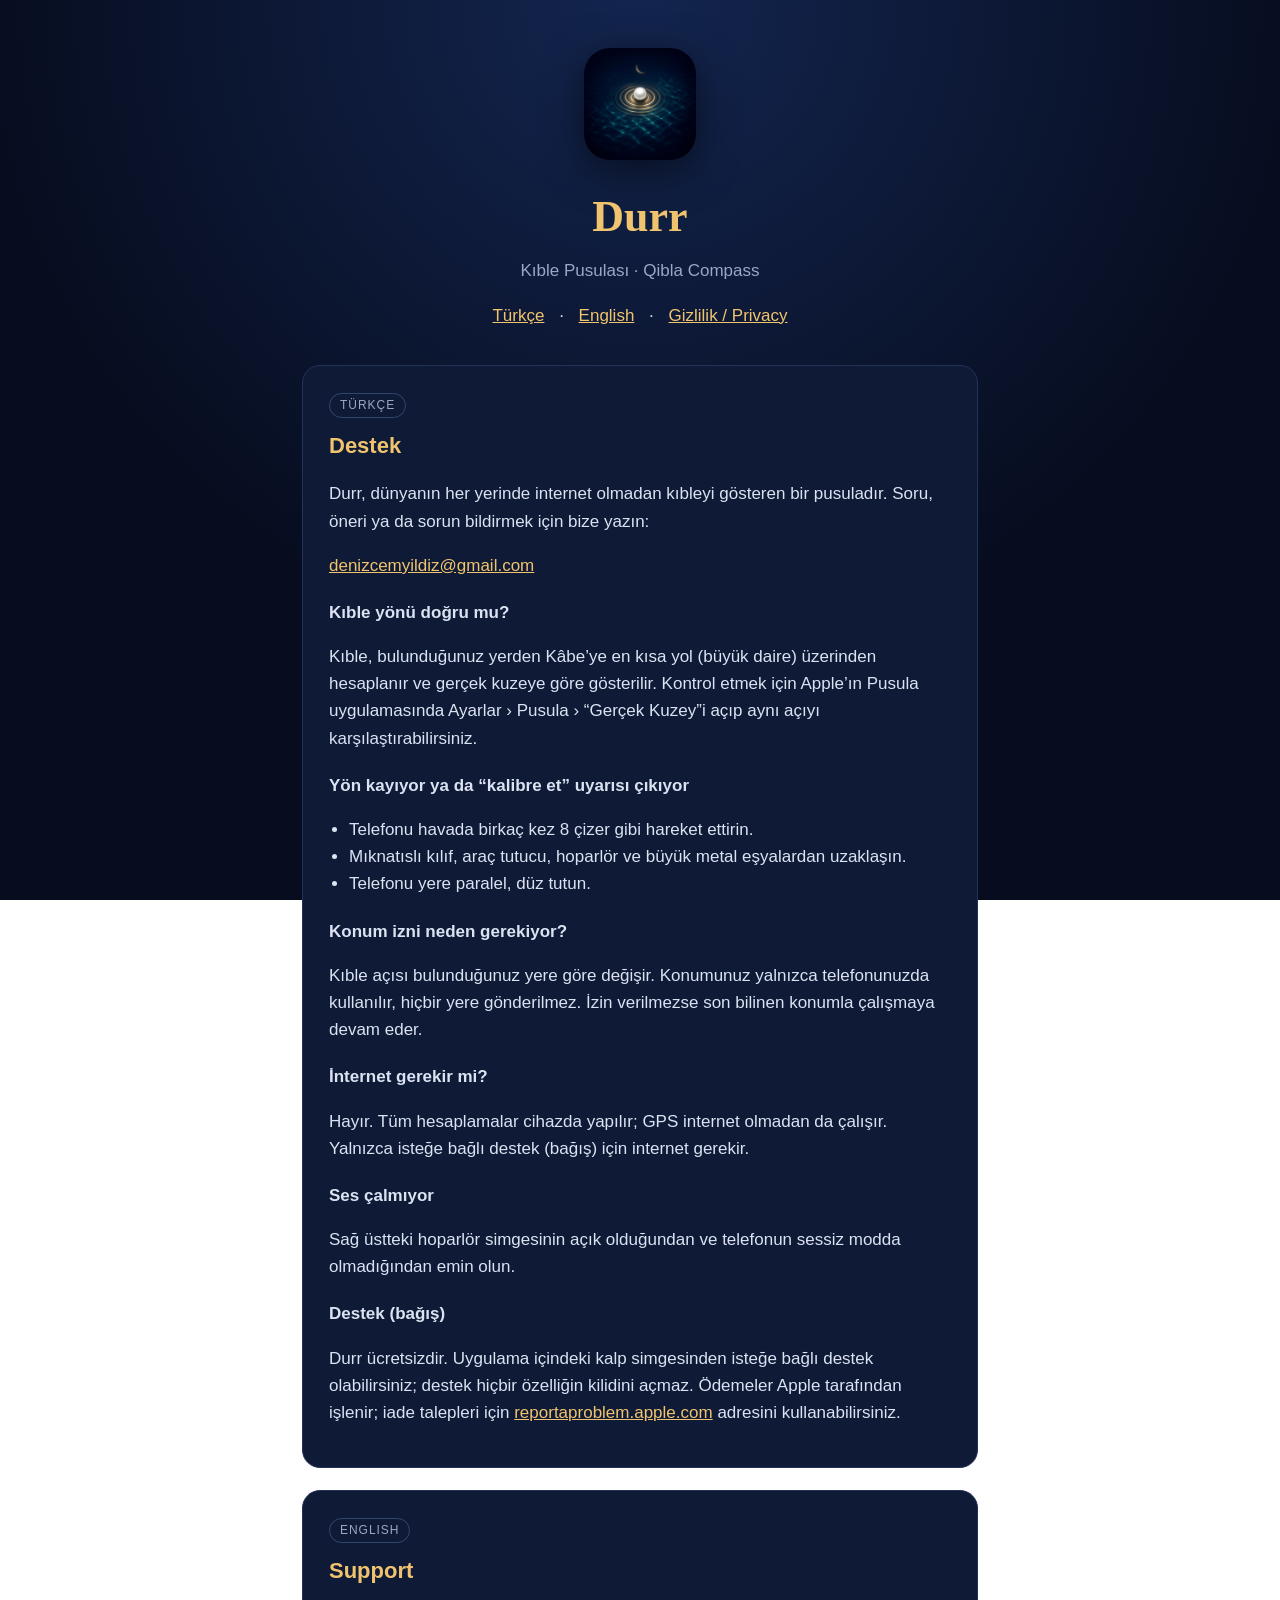
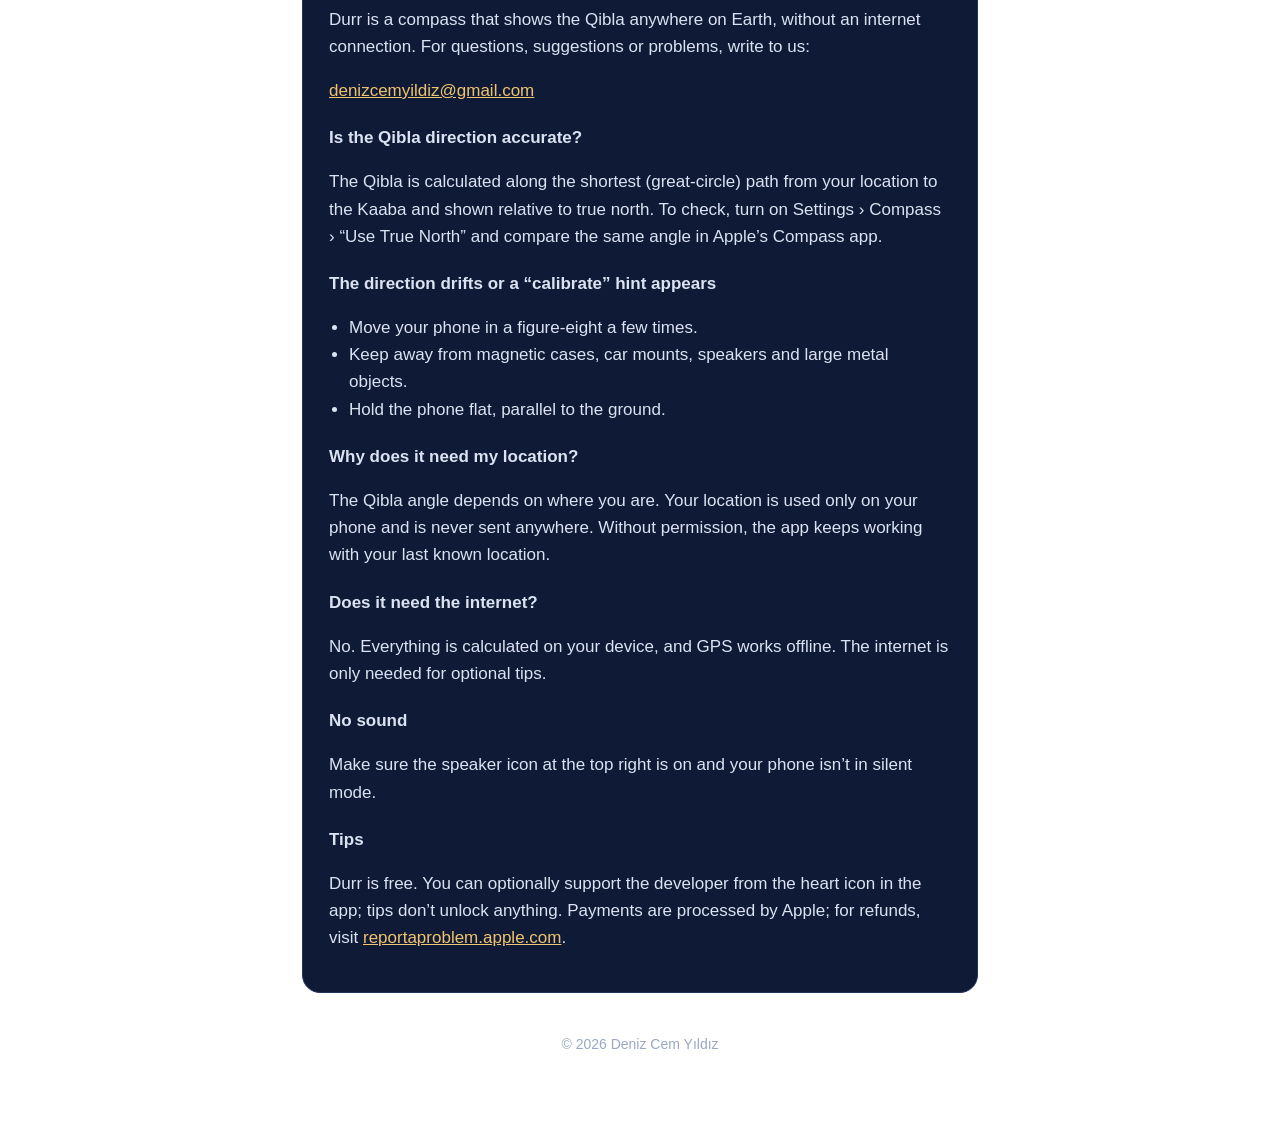
==== index.html @ 6fb781ce "Add files via upload" ====
<!doctype html>
<html lang="tr">
<head>
  <meta charset="utf-8">
  <meta name="viewport" content="width=device-width, initial-scale=1">
  <title>Durr – Destek / Support</title>
  <meta name="description" content="Durr – Qibla Compass destek sayfası / support page.">
  <link rel="icon" href="logo.png">
  <link rel="stylesheet" href="style.css">
</head>
<body>
<main>
  <header>
    <img src="logo.png" alt="Durr">
    <h1>Durr</h1>
    <p>Kıble Pusulası · Qibla Compass</p>
    <nav><a href="#tr">Türkçe</a> · <a href="#en">English</a> · <a href="privacy.html">Gizlilik / Privacy</a></nav>
  </header>

  <section id="tr">
    <span class="lang">TÜRKÇE</span>
    <h2>Destek</h2>
    <p>Durr, dünyanın her yerinde internet olmadan kıbleyi gösteren bir pusuladır. Soru, öneri ya da sorun bildirmek için bize yazın:</p>
    <p><a href="mailto:denizcemyildiz@gmail.com?subject=Durr">denizcemyildiz@gmail.com</a></p>

    <h3>Kıble yönü doğru mu?</h3>
    <p>Kıble, bulunduğunuz yerden Kâbe’ye en kısa yol (büyük daire) üzerinden hesaplanır ve gerçek kuzeye göre gösterilir. Kontrol etmek için Apple’ın Pusula uygulamasında Ayarlar › Pusula › “Gerçek Kuzey”i açıp aynı açıyı karşılaştırabilirsiniz.</p>

    <h3>Yön kayıyor ya da “kalibre et” uyarısı çıkıyor</h3>
    <ul>
      <li>Telefonu havada birkaç kez 8 çizer gibi hareket ettirin.</li>
      <li>Mıknatıslı kılıf, araç tutucu, hoparlör ve büyük metal eşyalardan uzaklaşın.</li>
      <li>Telefonu yere paralel, düz tutun.</li>
    </ul>

    <h3>Konum izni neden gerekiyor?</h3>
    <p>Kıble açısı bulunduğunuz yere göre değişir. Konumunuz yalnızca telefonunuzda kullanılır, hiçbir yere gönderilmez. İzin verilmezse son bilinen konumla çalışmaya devam eder.</p>

    <h3>İnternet gerekir mi?</h3>
    <p>Hayır. Tüm hesaplamalar cihazda yapılır; GPS internet olmadan da çalışır. Yalnızca isteğe bağlı destek (bağış) için internet gerekir.</p>

    <h3>Ses çalmıyor</h3>
    <p>Sağ üstteki hoparlör simgesinin açık olduğundan ve telefonun sessiz modda olmadığından emin olun.</p>

    <h3>Destek (bağış)</h3>
    <p>Durr ücretsizdir. Uygulama içindeki kalp simgesinden isteğe bağlı destek olabilirsiniz; destek hiçbir özelliğin kilidini açmaz. Ödemeler Apple tarafından işlenir; iade talepleri için <a href="https://reportaproblem.apple.com">reportaproblem.apple.com</a> adresini kullanabilirsiniz.</p>
  </section>

  <section id="en">
    <span class="lang">ENGLISH</span>
    <h2>Support</h2>
    <p>Durr is a compass that shows the Qibla anywhere on Earth, without an internet connection. For questions, suggestions or problems, write to us:</p>
    <p><a href="mailto:denizcemyildiz@gmail.com?subject=Durr">denizcemyildiz@gmail.com</a></p>

    <h3>Is the Qibla direction accurate?</h3>
    <p>The Qibla is calculated along the shortest (great-circle) path from your location to the Kaaba and shown relative to true north. To check, turn on Settings › Compass › “Use True North” and compare the same angle in Apple’s Compass app.</p>

    <h3>The direction drifts or a “calibrate” hint appears</h3>
    <ul>
      <li>Move your phone in a figure-eight a few times.</li>
      <li>Keep away from magnetic cases, car mounts, speakers and large metal objects.</li>
      <li>Hold the phone flat, parallel to the ground.</li>
    </ul>

    <h3>Why does it need my location?</h3>
    <p>The Qibla angle depends on where you are. Your location is used only on your phone and is never sent anywhere. Without permission, the app keeps working with your last known location.</p>

    <h3>Does it need the internet?</h3>
    <p>No. Everything is calculated on your device, and GPS works offline. The internet is only needed for optional tips.</p>

    <h3>No sound</h3>
    <p>Make sure the speaker icon at the top right is on and your phone isn’t in silent mode.</p>

    <h3>Tips</h3>
    <p>Durr is free. You can optionally support the developer from the heart icon in the app; tips don’t unlock anything. Payments are processed by Apple; for refunds, visit <a href="https://reportaproblem.apple.com">reportaproblem.apple.com</a>.</p>
  </section>

  <footer>© 2026 Deniz Cem Yıldız</footer>
</main>
</body>
</html>
---- style.css ----
:root {
  --bg: #070d1f;
  --card: #0f1a36;
  --gold: #f0c46e;
  --text: #dbe3f2;
  --muted: #9aa8c4;
}

* { box-sizing: border-box; }

body {
  margin: 0;
  background: radial-gradient(circle at 50% 0%, #13254f 0%, var(--bg) 60%);
  background-attachment: fixed;
  color: var(--text);
  font: 17px/1.6 -apple-system, BlinkMacSystemFont, "Segoe UI", Roboto, sans-serif;
}

main {
  max-width: 720px;
  margin: 0 auto;
  padding: 48px 22px 80px;
}

header { text-align: center; margin-bottom: 36px; }
header img { width: 112px; height: 112px; border-radius: 26px; box-shadow: 0 10px 40px #0008; }
header h1 { font-family: "New York", Georgia, serif; color: var(--gold); font-size: 44px; margin: 14px 0 4px; }
header p { color: var(--muted); margin: 0; }

nav { text-align: center; margin: 18px 0 0; }
nav a { margin: 0 10px; }

a { color: var(--gold); }

section {
  background: var(--card);
  border: 1px solid #23325a;
  border-radius: 18px;
  padding: 24px 26px;
  margin: 22px 0;
}

h2 { color: var(--gold); font-size: 22px; margin: 0 0 12px; }
h3 { font-size: 17px; margin: 20px 0 4px; }
ul { padding-left: 20px; }
.muted { color: var(--muted); font-size: 14px; }
.lang { display: inline-block; font-size: 12px; letter-spacing: .08em; color: var(--muted); border: 1px solid #33456f; border-radius: 99px; padding: 2px 10px; margin-bottom: 10px; }
footer { text-align: center; color: var(--muted); font-size: 14px; margin-top: 40px; }
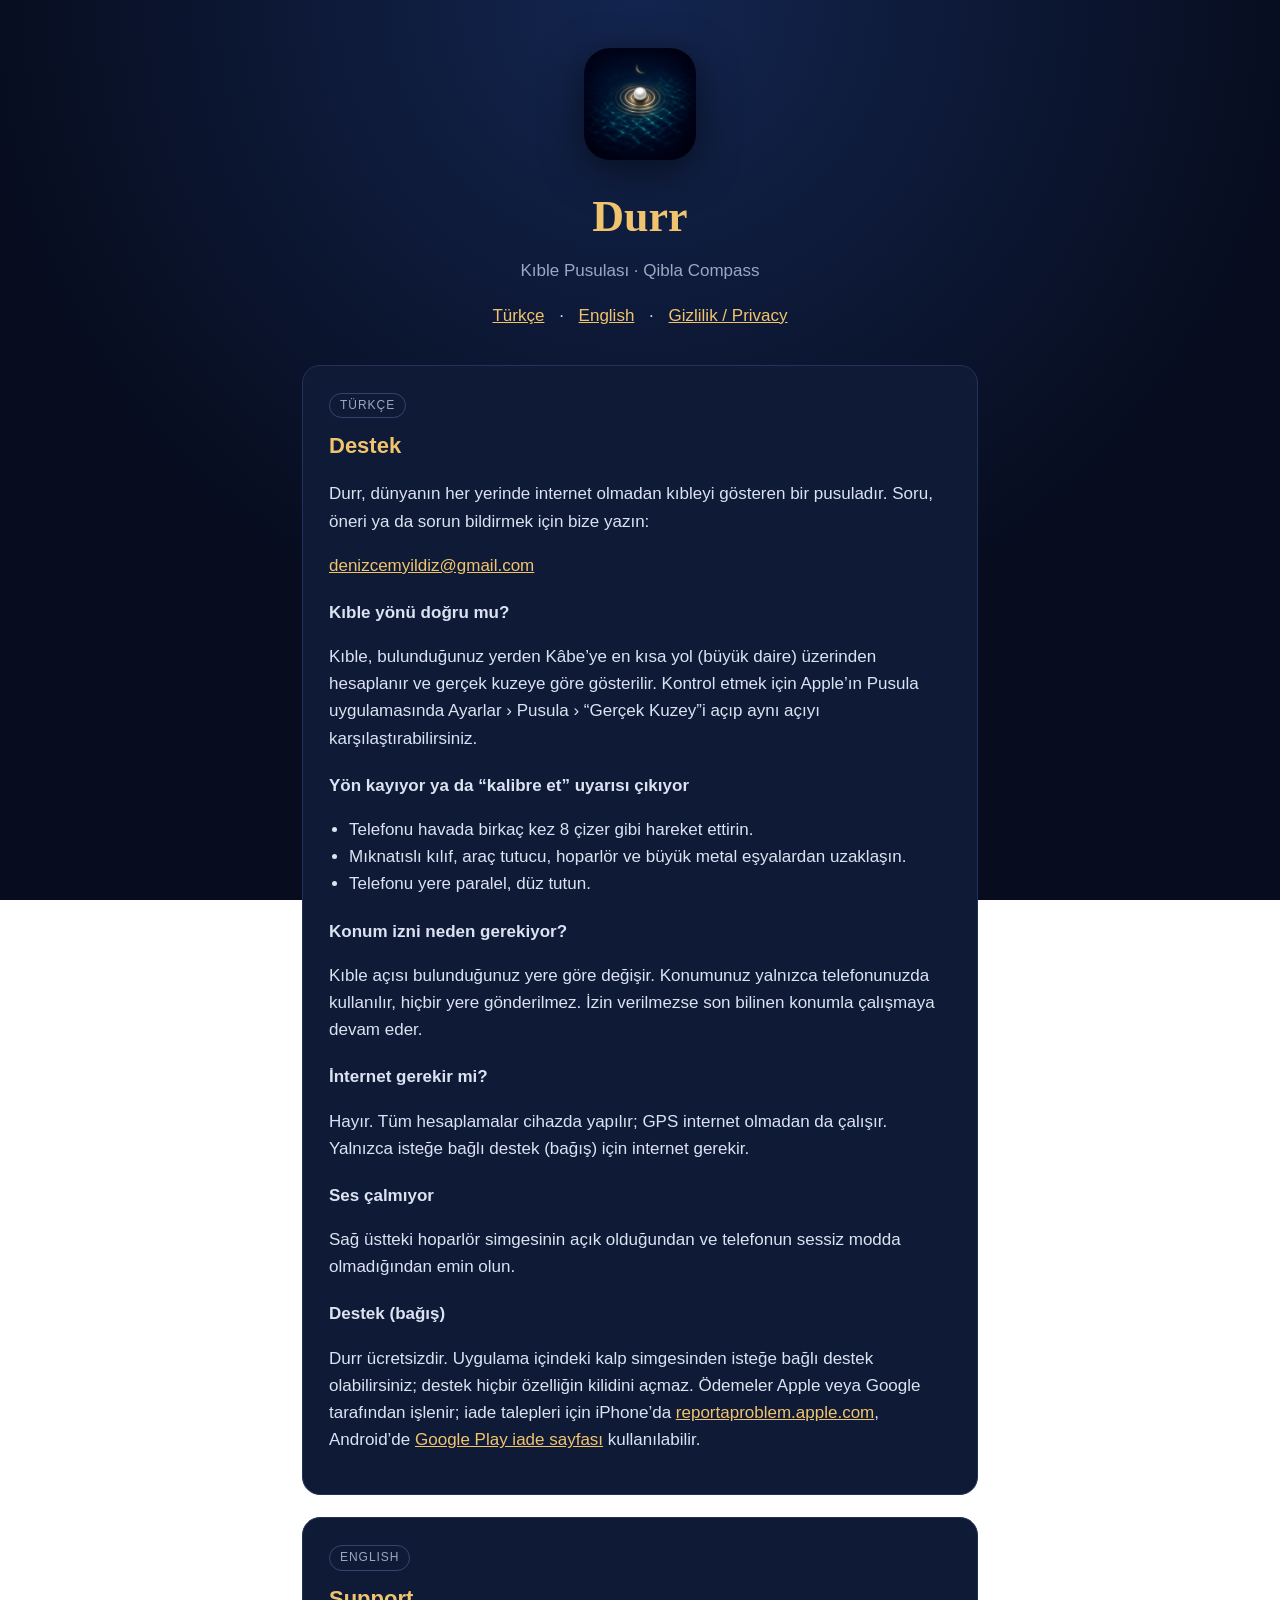
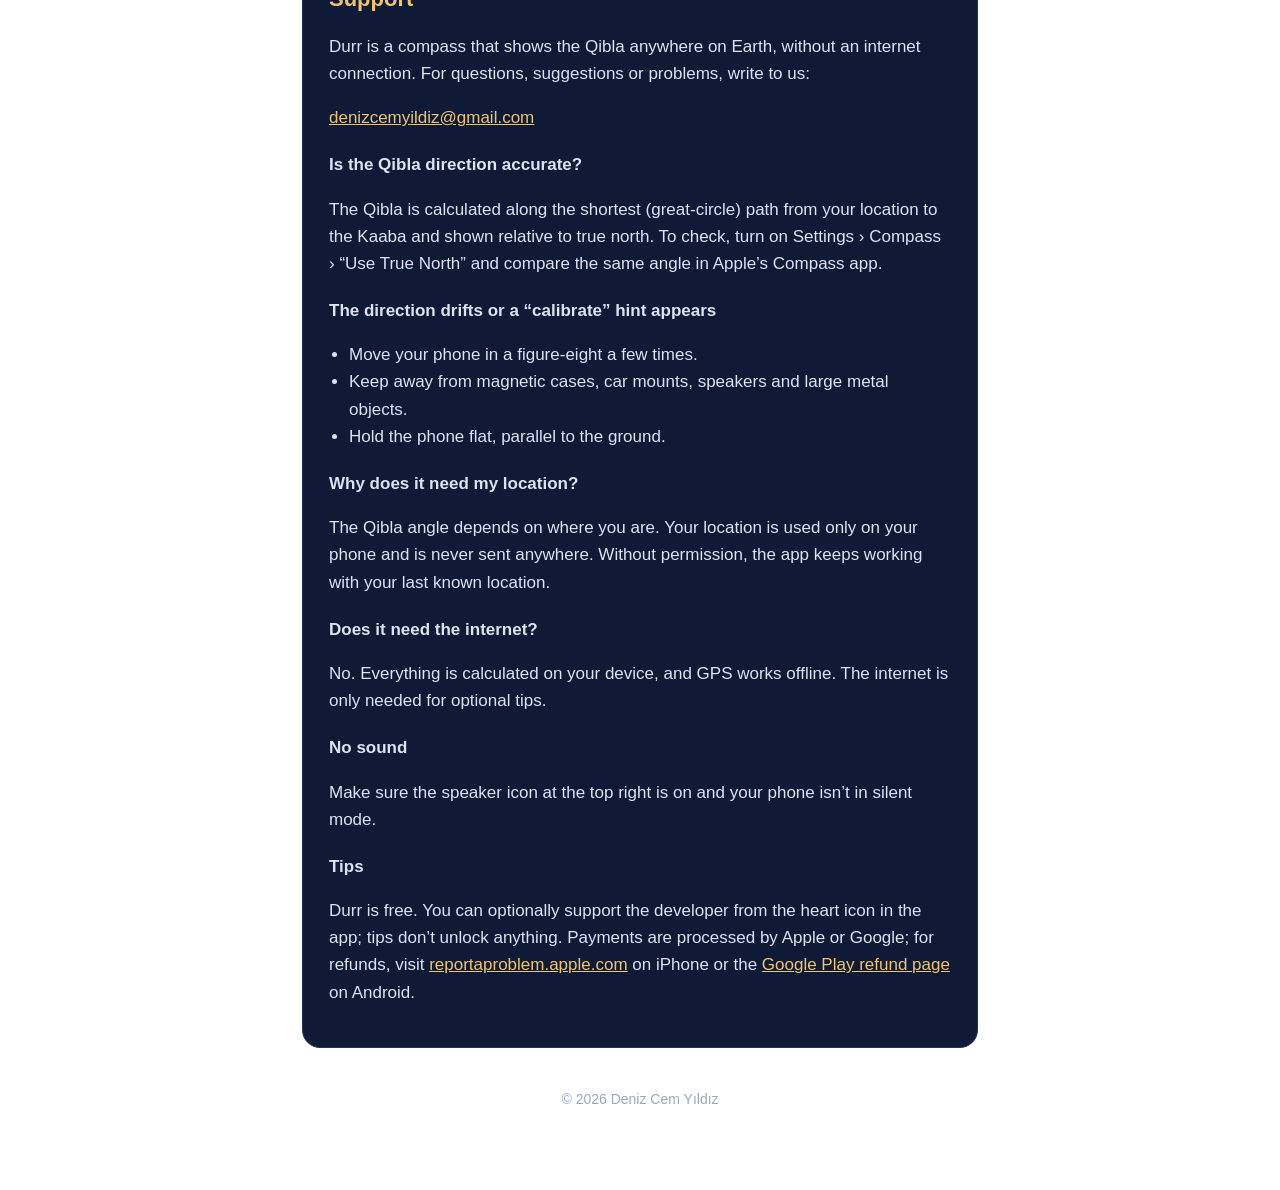
==== commit 8b17de42: "Add Android / Google Play to privacy and support pages Co-authored-by: Cursor <cursoragent@cursor.co" ====
--- a/index.html
+++ b/index.html
@@ -43,7 +43,7 @@
     <p>Sağ üstteki hoparlör simgesinin açık olduğundan ve telefonun sessiz modda olmadığından emin olun.</p>
 
     <h3>Destek (bağış)</h3>
-    <p>Durr ücretsizdir. Uygulama içindeki kalp simgesinden isteğe bağlı destek olabilirsiniz; destek hiçbir özelliğin kilidini açmaz. Ödemeler Apple tarafından işlenir; iade talepleri için <a href="https://reportaproblem.apple.com">reportaproblem.apple.com</a> adresini kullanabilirsiniz.</p>
+    <p>Durr ücretsizdir. Uygulama içindeki kalp simgesinden isteğe bağlı destek olabilirsiniz; destek hiçbir özelliğin kilidini açmaz. Ödemeler Apple veya Google tarafından işlenir; iade talepleri için iPhone’da <a href="https://reportaproblem.apple.com">reportaproblem.apple.com</a>, Android’de <a href="https://support.google.com/googleplay/answer/2479637">Google Play iade sayfası</a> kullanılabilir.</p>
   </section>
 
   <section id="en">
@@ -72,7 +72,7 @@
     <p>Make sure the speaker icon at the top right is on and your phone isn’t in silent mode.</p>
 
     <h3>Tips</h3>
-    <p>Durr is free. You can optionally support the developer from the heart icon in the app; tips don’t unlock anything. Payments are processed by Apple; for refunds, visit <a href="https://reportaproblem.apple.com">reportaproblem.apple.com</a>.</p>
+    <p>Durr is free. You can optionally support the developer from the heart icon in the app; tips don’t unlock anything. Payments are processed by Apple or Google; for refunds, visit <a href="https://reportaproblem.apple.com">reportaproblem.apple.com</a> on iPhone or the <a href="https://support.google.com/googleplay/answer/2479637">Google Play refund page</a> on Android.</p>
   </section>
 
   <footer>© 2026 Deniz Cem Yıldız</footer>
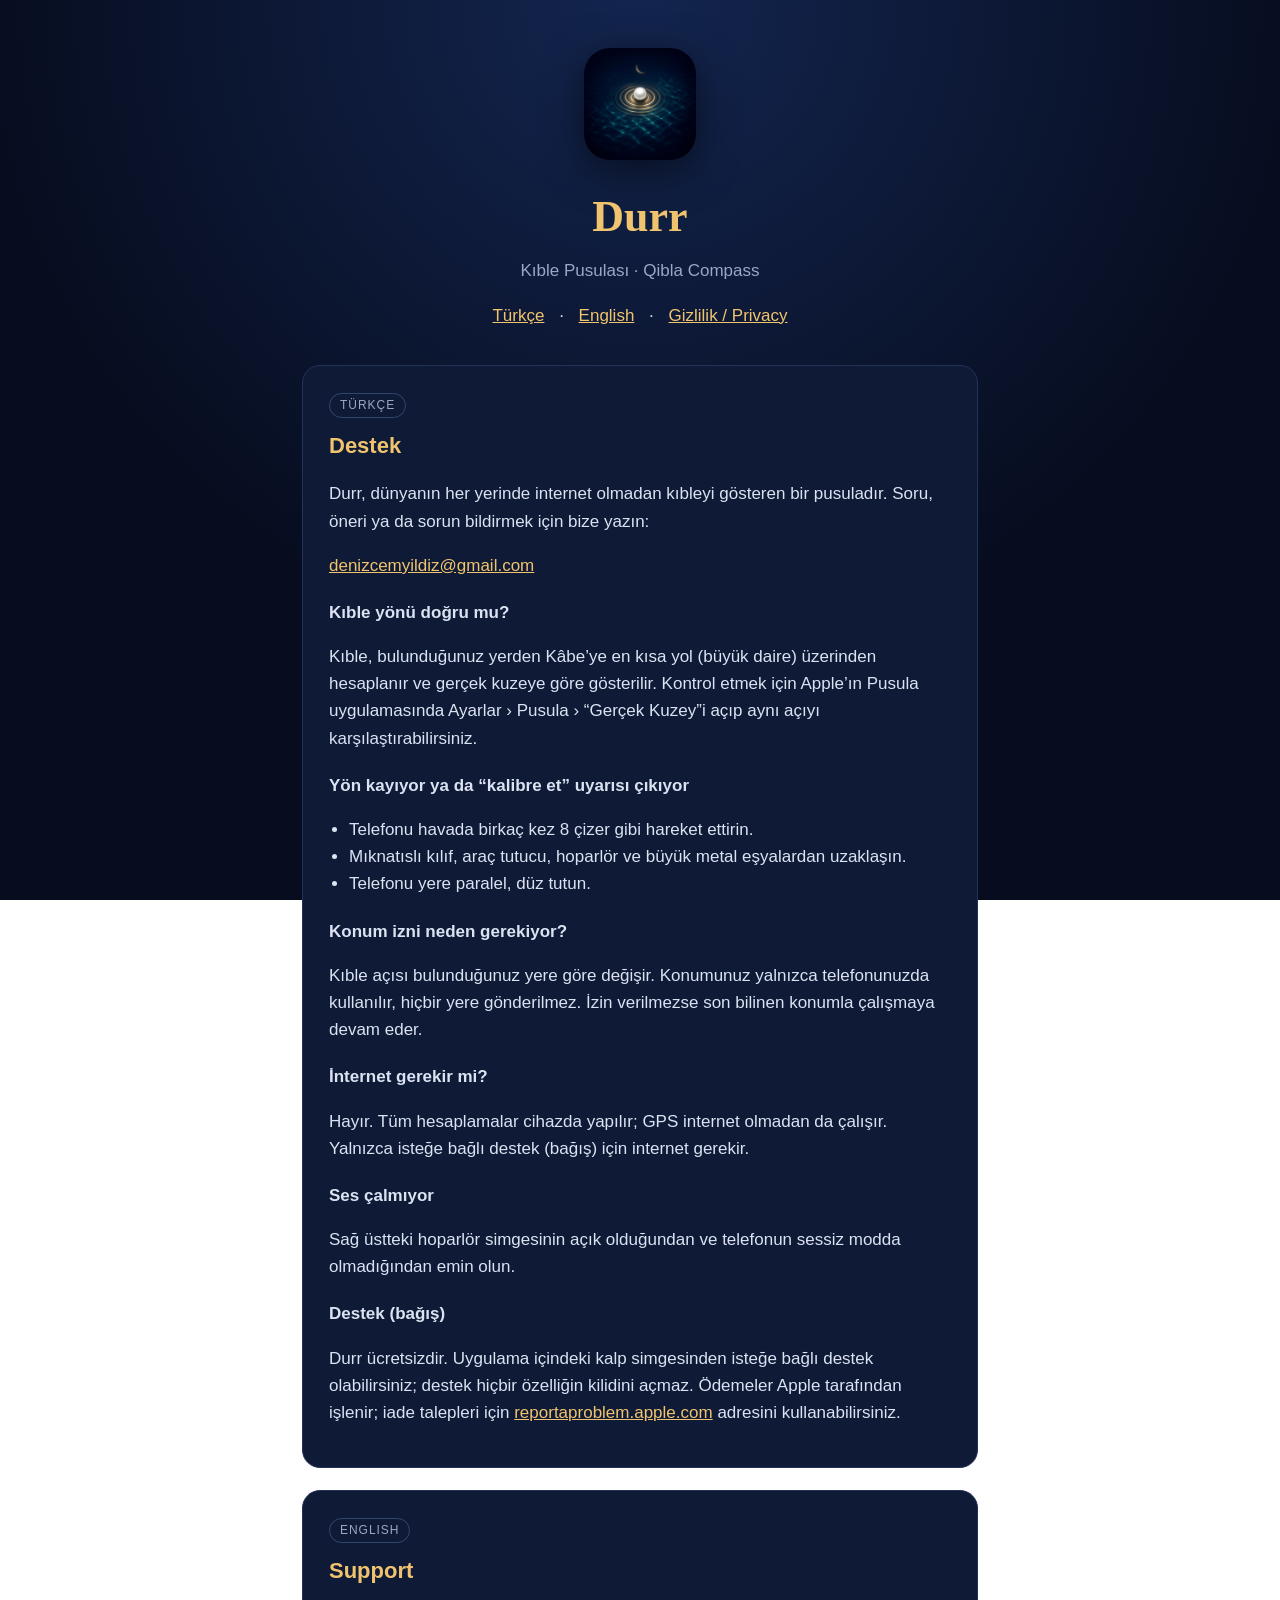
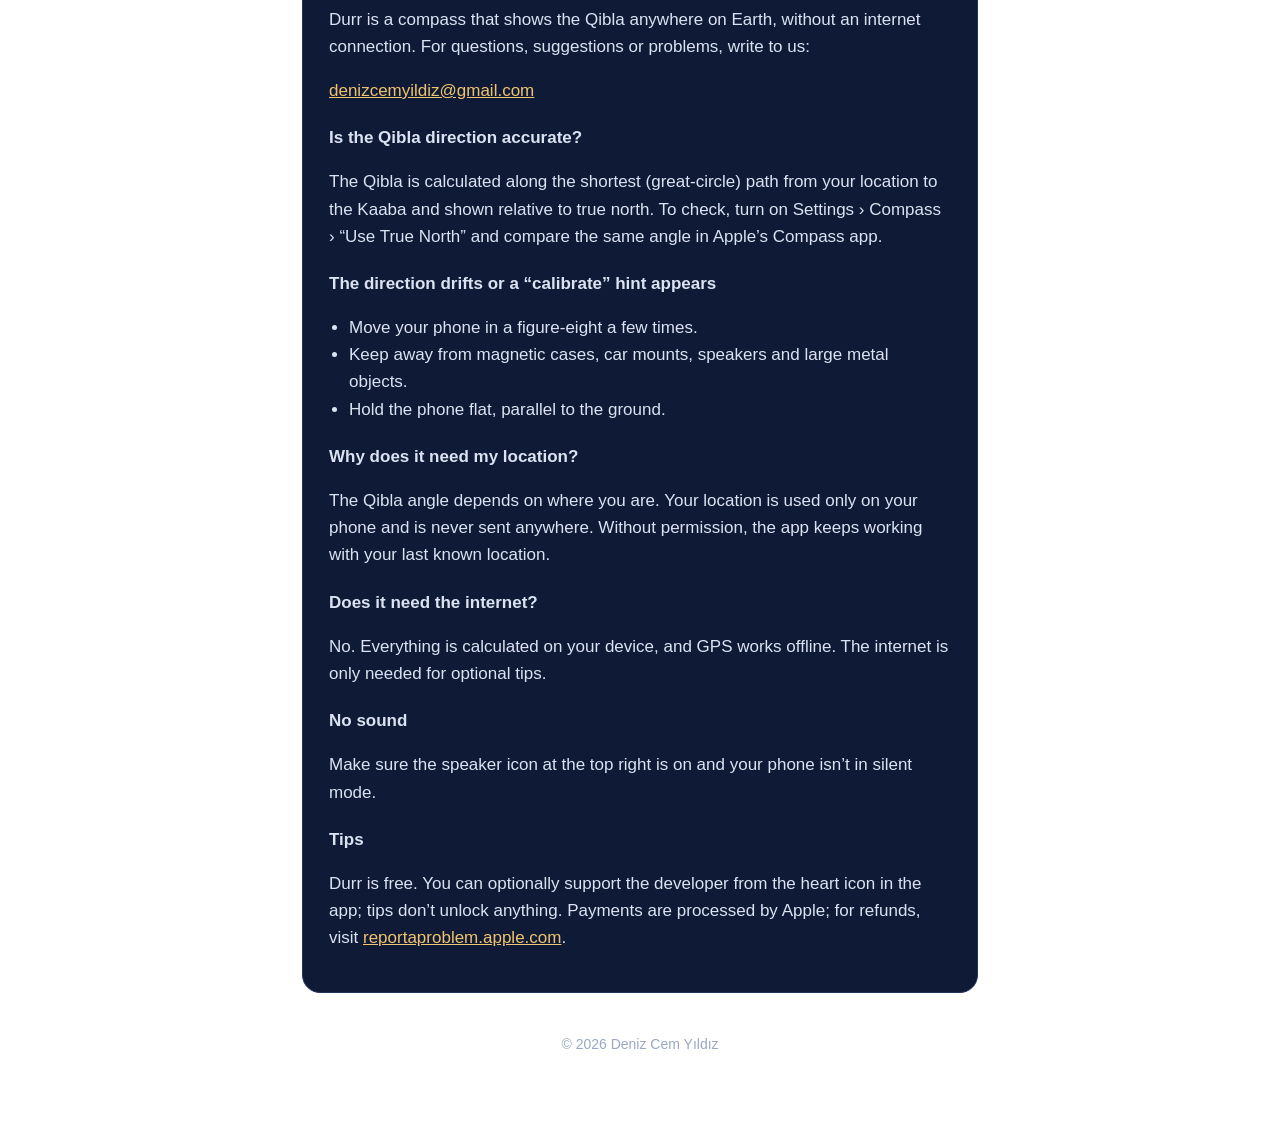
==== commit 2c18e873: "Revert "Add Android / Google Play to privacy and support pages" This reverts commit 8b17de4265e65776" ====
--- a/index.html
+++ b/index.html
@@ -43,7 +43,7 @@
     <p>Sağ üstteki hoparlör simgesinin açık olduğundan ve telefonun sessiz modda olmadığından emin olun.</p>
 
     <h3>Destek (bağış)</h3>
-    <p>Durr ücretsizdir. Uygulama içindeki kalp simgesinden isteğe bağlı destek olabilirsiniz; destek hiçbir özelliğin kilidini açmaz. Ödemeler Apple veya Google tarafından işlenir; iade talepleri için iPhone’da <a href="https://reportaproblem.apple.com">reportaproblem.apple.com</a>, Android’de <a href="https://support.google.com/googleplay/answer/2479637">Google Play iade sayfası</a> kullanılabilir.</p>
+    <p>Durr ücretsizdir. Uygulama içindeki kalp simgesinden isteğe bağlı destek olabilirsiniz; destek hiçbir özelliğin kilidini açmaz. Ödemeler Apple tarafından işlenir; iade talepleri için <a href="https://reportaproblem.apple.com">reportaproblem.apple.com</a> adresini kullanabilirsiniz.</p>
   </section>
 
   <section id="en">
@@ -72,7 +72,7 @@
     <p>Make sure the speaker icon at the top right is on and your phone isn’t in silent mode.</p>
 
     <h3>Tips</h3>
-    <p>Durr is free. You can optionally support the developer from the heart icon in the app; tips don’t unlock anything. Payments are processed by Apple or Google; for refunds, visit <a href="https://reportaproblem.apple.com">reportaproblem.apple.com</a> on iPhone or the <a href="https://support.google.com/googleplay/answer/2479637">Google Play refund page</a> on Android.</p>
+    <p>Durr is free. You can optionally support the developer from the heart icon in the app; tips don’t unlock anything. Payments are processed by Apple; for refunds, visit <a href="https://reportaproblem.apple.com">reportaproblem.apple.com</a>.</p>
   </section>
 
   <footer>© 2026 Deniz Cem Yıldız</footer>
